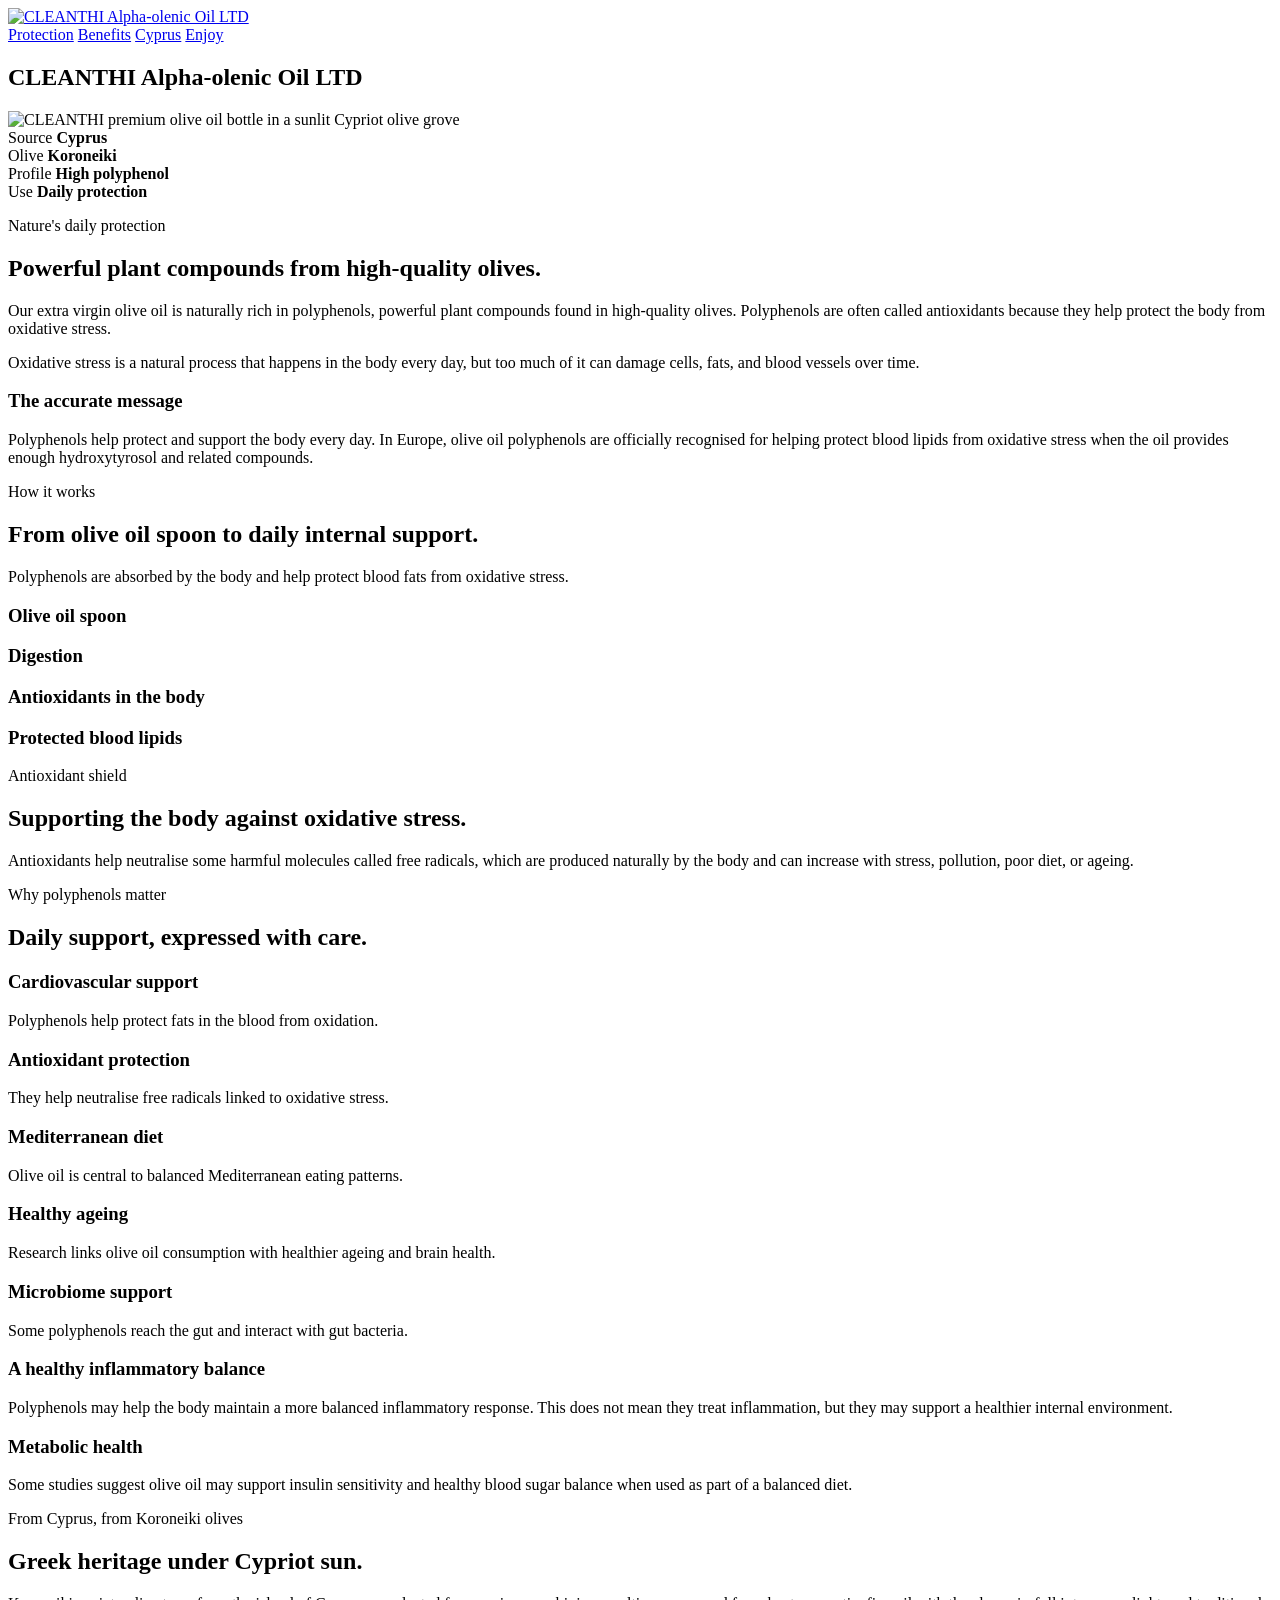
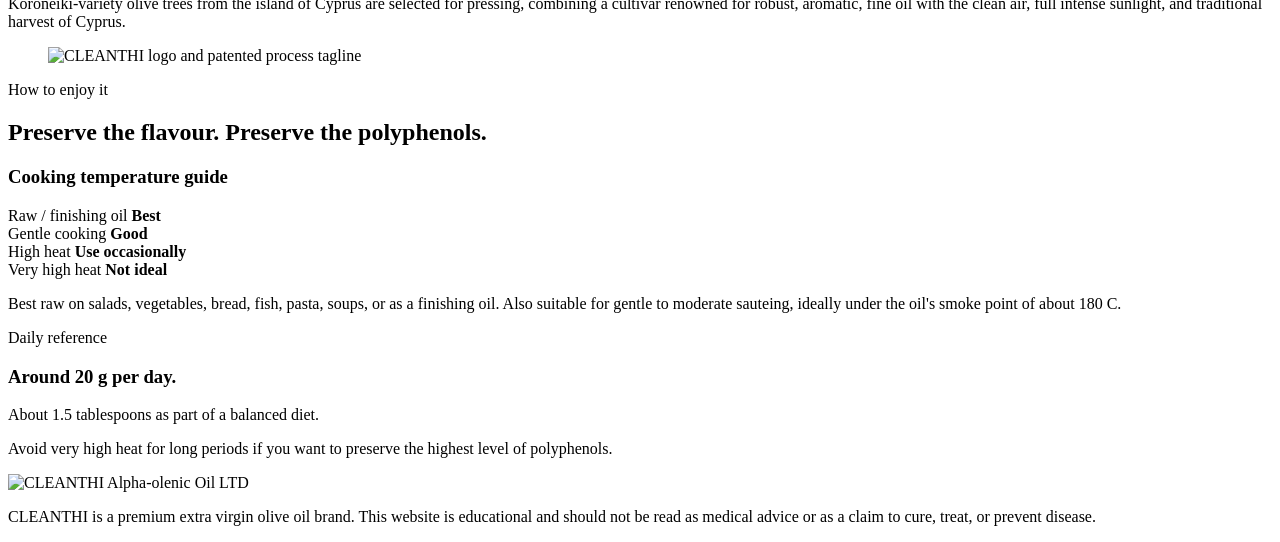
==== index.html @ 92028f59 "Rename CLEANTHI Alpha-olenic Oil LTD _ Premium High-Polyphenol Olive Oil.html to index.html" ====
<!DOCTYPE html>
<!-- saved from url=(0070)file:///Users/stefanbriggs/Documents/Cleanthi%20Olive%20Oil/index.html -->
<html lang="en"><head><meta http-equiv="Content-Type" content="text/html; charset=UTF-8">
    
    <meta name="viewport" content="width=device-width, initial-scale=1">
    <meta name="description" content="CLEANTHI Alpha-olenic Oil LTD is a premium Cypriot extra virgin olive oil brand rich in natural polyphenols for daily protection.">
    <title>CLEANTHI Alpha-olenic Oil LTD | Premium High-Polyphenol Olive Oil</title>
    <link rel="stylesheet" href="file:///Users/stefanbriggs/Documents/Cleanthi%20Olive%20Oil/styles.css">
  </head>
  <body>
    <header class="site-header" aria-label="Primary navigation">
      <a class="brand" href="file:///Users/stefanbriggs/Documents/Cleanthi%20Olive%20Oil/index.html#top" aria-label="CLEANTHI home">
        <img src="file:///Users/stefanbriggs/Documents/Cleanthi%20Olive%20Oil/assets/cleanthi-logo.png" alt="CLEANTHI Alpha-olenic Oil LTD">
      </a>
      <nav>
        <a href="file:///Users/stefanbriggs/Documents/Cleanthi%20Olive%20Oil/index.html#protection">Protection</a>
        <a href="file:///Users/stefanbriggs/Documents/Cleanthi%20Olive%20Oil/index.html#benefits">Benefits</a>
        <a href="file:///Users/stefanbriggs/Documents/Cleanthi%20Olive%20Oil/index.html#origin">Cyprus</a>
        <a href="file:///Users/stefanbriggs/Documents/Cleanthi%20Olive%20Oil/index.html#enjoy">Enjoy</a>
      </nav>
    </header>

    <main id="top">
      <section class="hero" aria-labelledby="hero-title">
        <h1 id="hero-title">CLEANTHI Alpha-olenic Oil LTD</h1>
        <img class="hero-image" src="file:///Users/stefanbriggs/Documents/Cleanthi%20Olive%20Oil/assets/cleanthi-hero.png" alt="CLEANTHI premium olive oil bottle in a sunlit Cypriot olive grove">
      </section>

      <section class="statement-band" aria-label="Product promise">
        <div>
          <span>Source</span>
          <strong>Cyprus</strong>
        </div>
        <div>
          <span>Olive</span>
          <strong>Koroneiki</strong>
        </div>
        <div>
          <span>Profile</span>
          <strong>High polyphenol</strong>
        </div>
        <div>
          <span>Use</span>
          <strong>Daily protection</strong>
        </div>
      </section>

      <section class="protection-section" id="protection">
        <div class="section-heading">
          <p class="kicker">Nature's daily protection</p>
          <h2>Powerful plant compounds from high-quality olives.</h2>
        </div>
        <div class="two-column">
          <div>
            <p>
              Our extra virgin olive oil is naturally rich in polyphenols, powerful plant compounds
              found in high-quality olives. Polyphenols are often called antioxidants because they
              help protect the body from oxidative stress.
            </p>
            <p>
              Oxidative stress is a natural process that happens in the body every day, but too
              much of it can damage cells, fats, and blood vessels over time.
            </p>
          </div>
          <div class="claim-panel">
            <h3>The accurate message</h3>
            <p>
              Polyphenols help protect and support the body every day. In Europe, olive oil
              polyphenols are officially recognised for helping protect blood lipids from oxidative
              stress when the oil provides enough hydroxytyrosol and related compounds.
            </p>
          </div>
        </div>
      </section>

      <section class="diagram-section" aria-labelledby="diagram-title">
        <div class="section-heading narrow">
          <p class="kicker">How it works</p>
          <h2 id="diagram-title">From olive oil spoon to daily internal support.</h2>
          <p>
            Polyphenols are absorbed by the body and help protect blood fats from oxidative stress.
          </p>
        </div>
        <div class="flow" aria-label="How polyphenols work in the body">
          <article>
            <span class="flow-icon spoon" aria-hidden="true"></span>
            <h3>Olive oil spoon</h3>
          </article>
          <article>
            <span class="flow-icon digestion" aria-hidden="true"></span>
            <h3>Digestion</h3>
          </article>
          <article>
            <span class="flow-icon spark" aria-hidden="true"></span>
            <h3>Antioxidants in the body</h3>
          </article>
          <article>
            <span class="flow-icon heart" aria-hidden="true"></span>
            <h3>Protected blood lipids</h3>
          </article>
        </div>
      </section>

      <section class="shield-section">
        <div class="shield-graphic" aria-hidden="true">
          <div class="shield">
            <span class="cell one"></span>
            <span class="cell two"></span>
            <span class="cell three"></span>
          </div>
          <span class="stress s1"></span>
          <span class="stress s2"></span>
          <span class="stress s3"></span>
        </div>
        <div>
          <p class="kicker">Antioxidant shield</p>
          <h2>Supporting the body against oxidative stress.</h2>
          <p>
            Antioxidants help neutralise some harmful molecules called free radicals, which are
            produced naturally by the body and can increase with stress, pollution, poor diet, or
            ageing.
          </p>
        </div>
      </section>

      <section class="benefits-section" id="benefits">
        <div class="section-heading">
          <p class="kicker">Why polyphenols matter</p>
          <h2>Daily support, expressed with care.</h2>
        </div>
        <div class="benefit-row">
          <article>
            <span class="benefit-icon heart-icon" aria-hidden="true"></span>
            <h3>Cardiovascular support</h3>
            <p>Polyphenols help protect fats in the blood from oxidation.</p>
          </article>
          <article>
            <span class="benefit-icon shield-icon" aria-hidden="true"></span>
            <h3>Antioxidant protection</h3>
            <p>They help neutralise free radicals linked to oxidative stress.</p>
          </article>
          <article>
            <span class="benefit-icon leaf-icon" aria-hidden="true"></span>
            <h3>Mediterranean diet</h3>
            <p>Olive oil is central to balanced Mediterranean eating patterns.</p>
          </article>
          <article>
            <span class="benefit-icon brain-icon" aria-hidden="true"></span>
            <h3>Healthy ageing</h3>
            <p>Research links olive oil consumption with healthier ageing and brain health.</p>
          </article>
          <article>
            <span class="benefit-icon gut-icon" aria-hidden="true"></span>
            <h3>Microbiome support</h3>
            <p>Some polyphenols reach the gut and interact with gut bacteria.</p>
          </article>
        </div>
        <div class="benefit-detail">
          <article>
            <h3>A healthy inflammatory balance</h3>
            <p>
              Polyphenols may help the body maintain a more balanced inflammatory response. This
              does not mean they treat inflammation, but they may support a healthier internal
              environment.
            </p>
          </article>
          <article>
            <h3>Metabolic health</h3>
            <p>
              Some studies suggest olive oil may support insulin sensitivity and healthy blood sugar
              balance when used as part of a balanced diet.
            </p>
          </article>
        </div>
      </section>

      <section class="origin-section" id="origin">
        <div>
          <p class="kicker">From Cyprus, from Koroneiki olives</p>
          <h2>Greek heritage under Cypriot sun.</h2>
          <p>
            Koroneiki-variety olive trees from the island of Cyprus are selected for pressing,
            combining a cultivar renowned for robust, aromatic, fine oil with the clean air, full
            intense sunlight, and traditional harvest of Cyprus.
          </p>
        </div>
        <figure>
          <img src="file:///Users/stefanbriggs/Documents/Cleanthi%20Olive%20Oil/assets/cleanthi-logo.png" alt="CLEANTHI logo and patented process tagline">
        </figure>
      </section>

      <section class="enjoy-section" id="enjoy">
        <div class="section-heading">
          <p class="kicker">How to enjoy it</p>
          <h2>Preserve the flavour. Preserve the polyphenols.</h2>
        </div>
        <div class="enjoy-grid">
          <div class="temperature-guide">
            <h3>Cooking temperature guide</h3>
            <div class="thermometer" aria-label="Cooking temperature guide">
              <div class="temp best">
                <span>Raw / finishing oil</span>
                <strong>Best</strong>
              </div>
              <div class="temp good">
                <span>Gentle cooking</span>
                <strong>Good</strong>
              </div>
              <div class="temp occasional">
                <span>High heat</span>
                <strong>Use occasionally</strong>
              </div>
              <div class="temp avoid">
                <span>Very high heat</span>
                <strong>Not ideal</strong>
              </div>
            </div>
            <p>
              Best raw on salads, vegetables, bread, fish, pasta, soups, or as a finishing oil.
              Also suitable for gentle to moderate sauteing, ideally under the oil's smoke point of
              about 180 C.
            </p>
          </div>
          <div class="daily-serving">
            <div class="tablespoon" aria-hidden="true"></div>
            <p class="kicker">Daily reference</p>
            <h3>Around 20 g per day.</h3>
            <p>About 1.5 tablespoons as part of a balanced diet.</p>
            <p class="small-note">
              Avoid very high heat for long periods if you want to preserve the highest level of
              polyphenols.
            </p>
          </div>
        </div>
      </section>
    </main>

    <footer>
      <img src="file:///Users/stefanbriggs/Documents/Cleanthi%20Olive%20Oil/assets/cleanthi-logo.png" alt="CLEANTHI Alpha-olenic Oil LTD">
      <p>
        CLEANTHI is a premium extra virgin olive oil brand. This website is educational and should
        not be read as medical advice or as a claim to cure, treat, or prevent disease.
      </p>
    </footer>
  

</body></html>
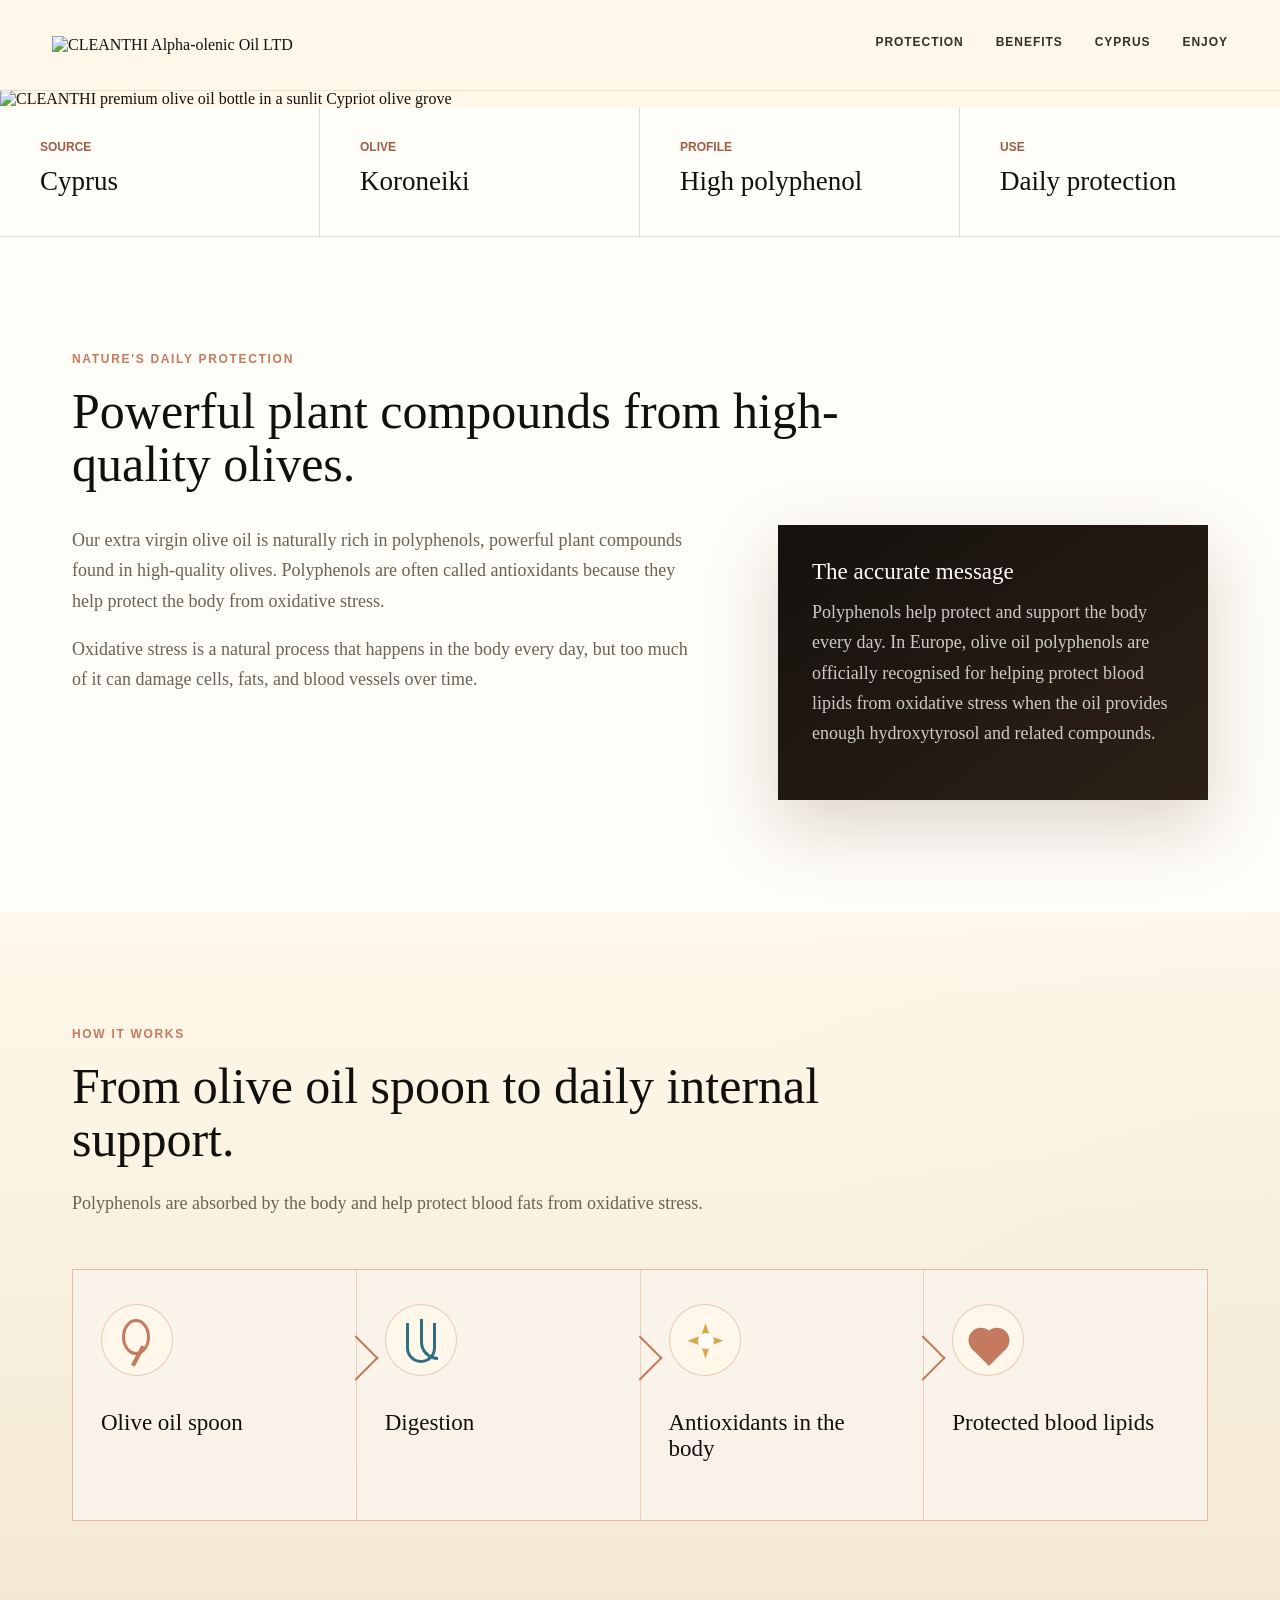
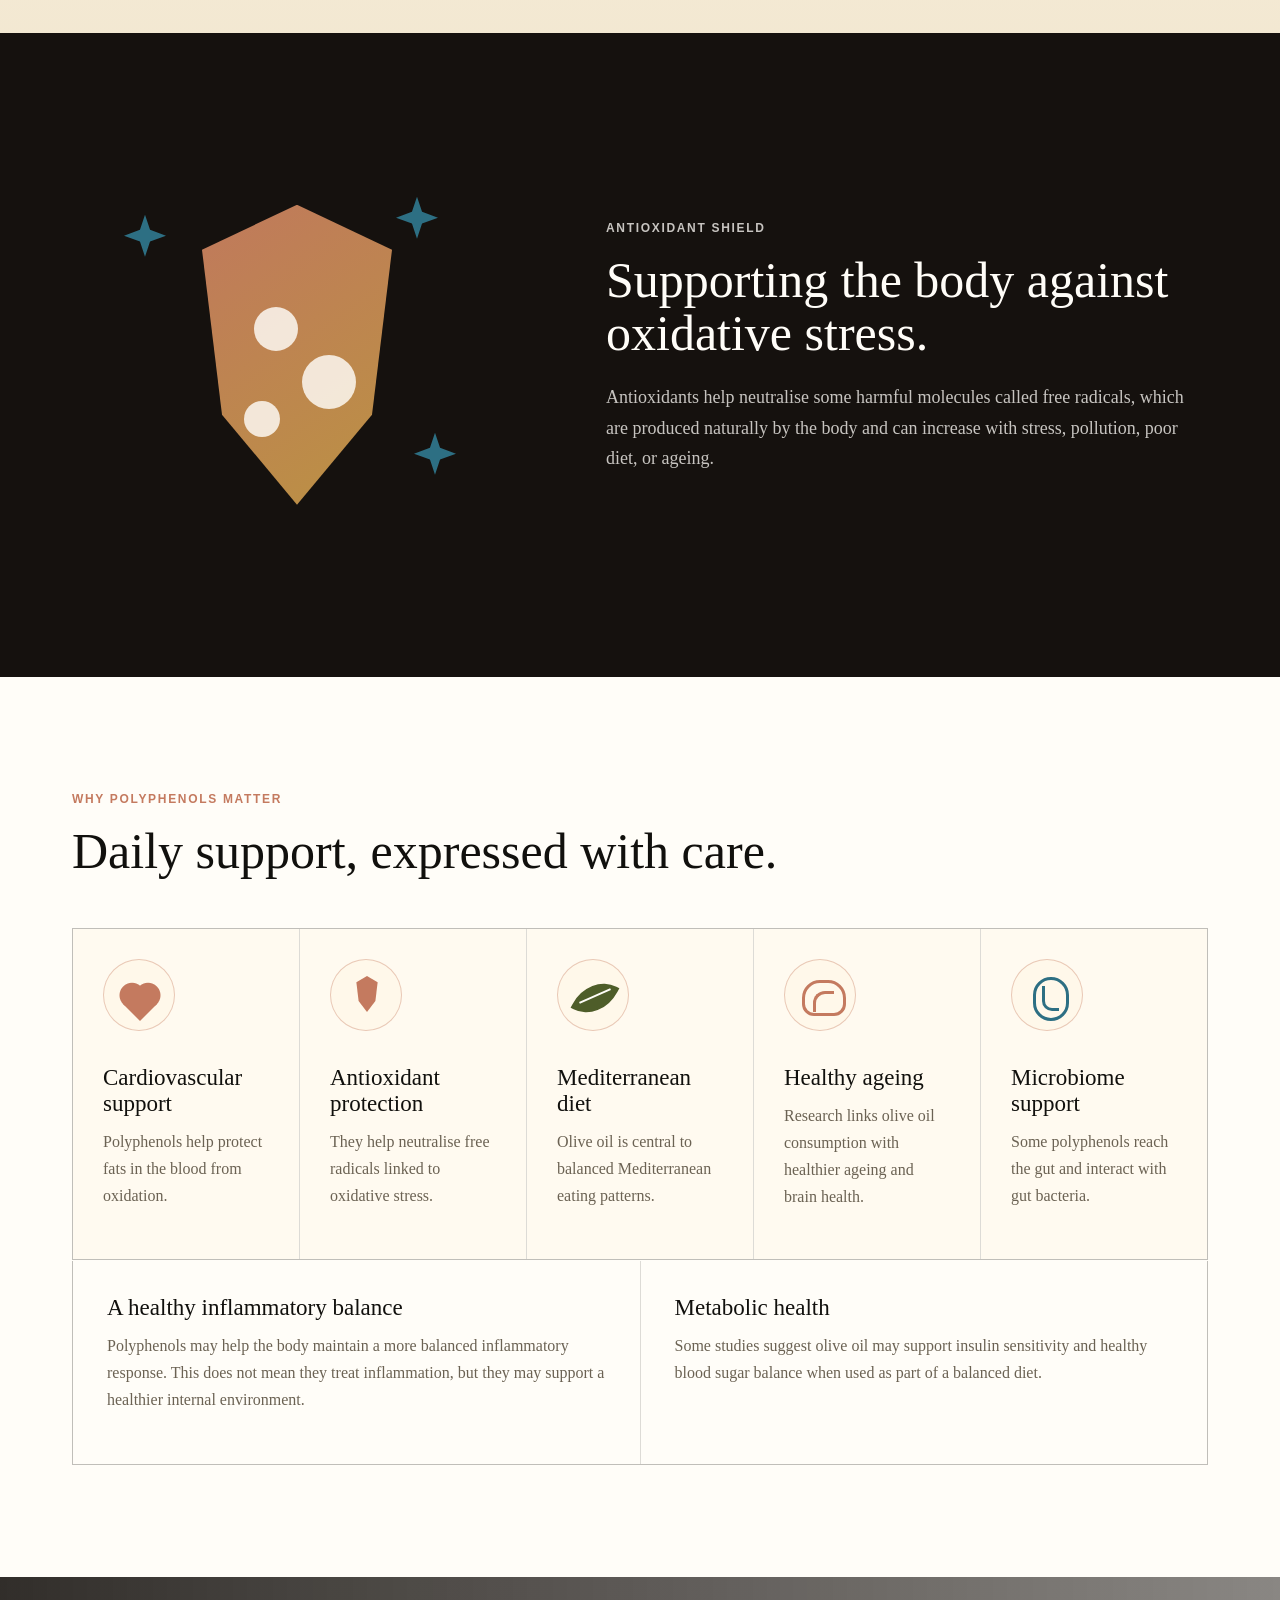
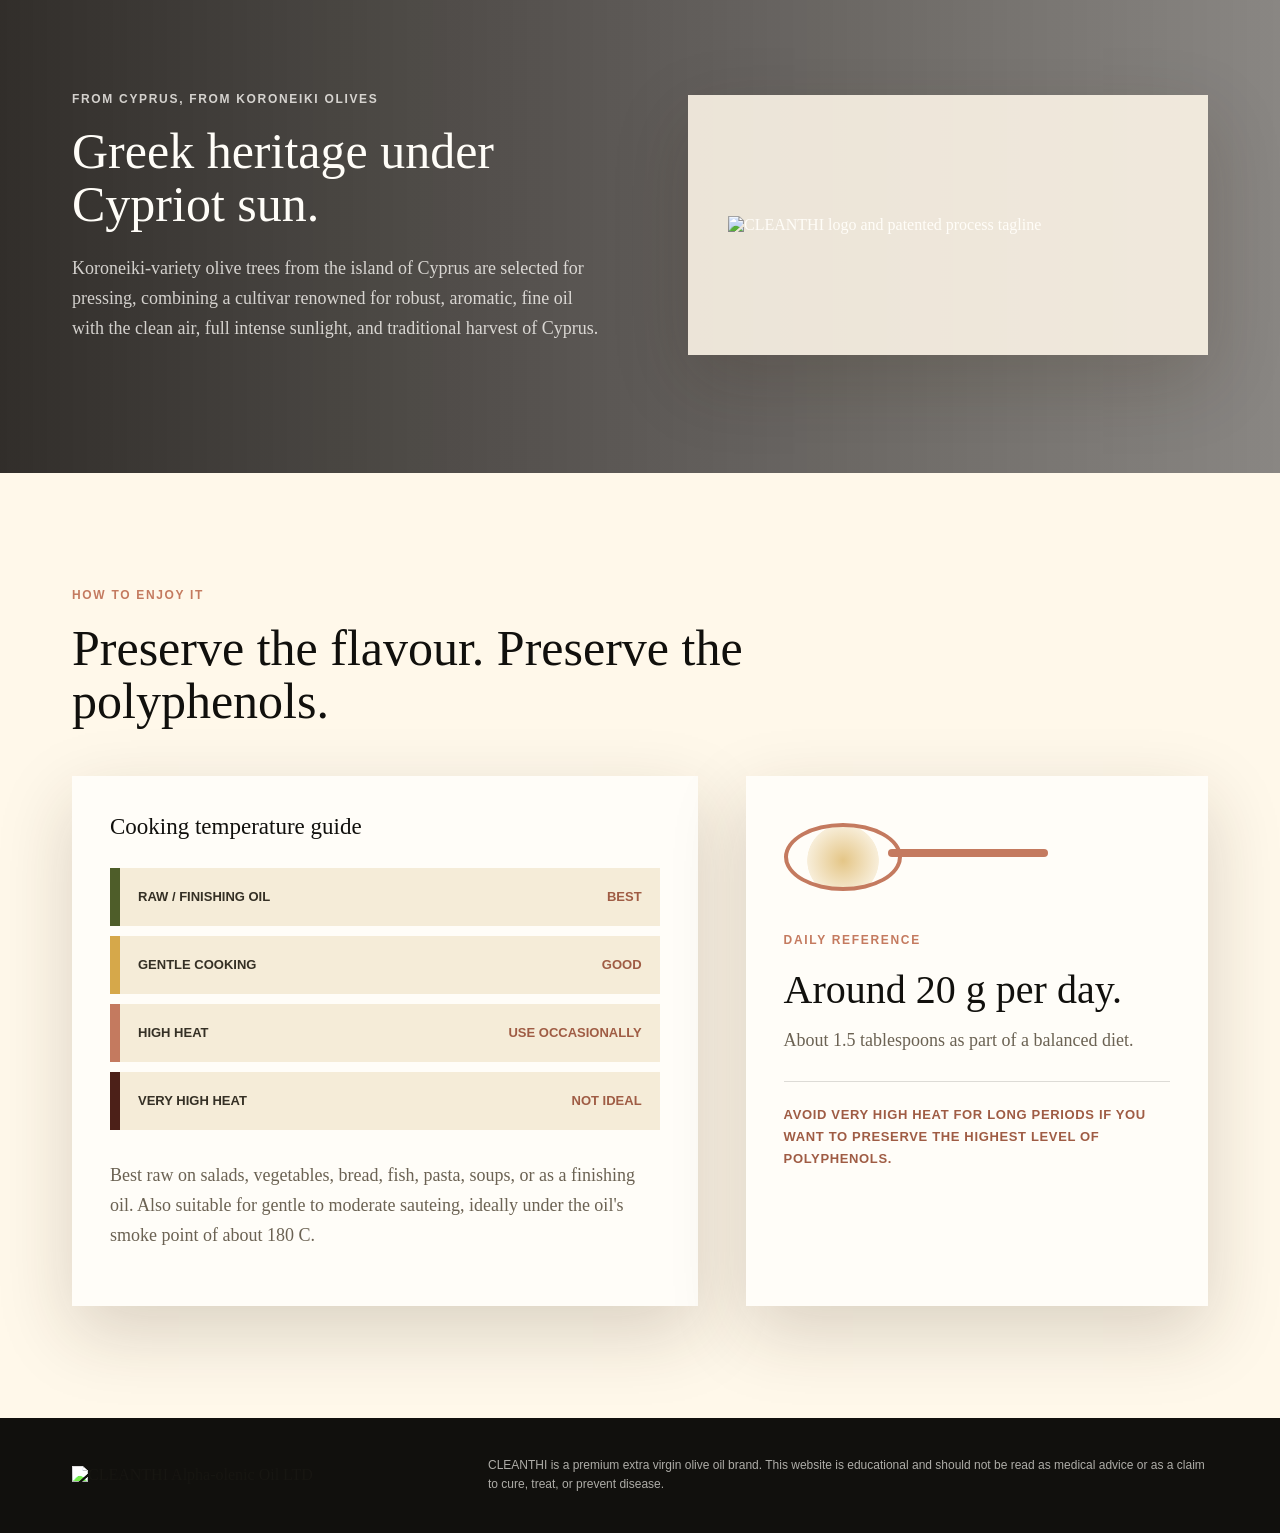
==== commit 2a9b7d3b: "Link stylesheet in index.html Added a link to the stylesheet for styling." ====
--- a/index.html
+++ b/index.html
@@ -1,6 +1,7 @@
 <!DOCTYPE html>
 <!-- saved from url=(0070)file:///Users/stefanbriggs/Documents/Cleanthi%20Olive%20Oil/index.html -->
 <html lang="en"><head><meta http-equiv="Content-Type" content="text/html; charset=UTF-8">
+    <link rel="stylesheet" href="styles.css">
     
     <meta name="viewport" content="width=device-width, initial-scale=1">
     <meta name="description" content="CLEANTHI Alpha-olenic Oil LTD is a premium Cypriot extra virgin olive oil brand rich in natural polyphenols for daily protection.">
--- a/styles.css
+++ b/styles.css
@@ -0,0 +1,743 @@
+:root {
+  --ink: #11100d;
+  --soft-ink: #353025;
+  --copper: #c47a5f;
+  --copper-deep: #9f5c44;
+  --gold: #d6a84a;
+  --cream: #fff8ea;
+  --sand: #eee0c3;
+  --white: #fffdf8;
+  --olive: #4e5d29;
+  --aegean: #2d6f83;
+  --line: rgba(17, 16, 13, 0.14);
+  --shadow: 0 26px 70px rgba(49, 35, 16, 0.18);
+}
+
+* {
+  box-sizing: border-box;
+}
+
+html {
+  scroll-behavior: smooth;
+}
+
+body {
+  margin: 0;
+  background: var(--white);
+  color: var(--ink);
+  font-family: Georgia, "Times New Roman", serif;
+}
+
+body::selection {
+  background: rgba(196, 122, 95, 0.28);
+}
+
+a {
+  color: inherit;
+  text-decoration: none;
+}
+
+img {
+  display: block;
+  max-width: 100%;
+}
+
+.site-header {
+  position: fixed;
+  top: 0;
+  right: 0;
+  left: 0;
+  z-index: 20;
+  display: flex;
+  align-items: center;
+  justify-content: space-between;
+  min-width: 1080px;
+  padding: 18px 52px;
+  background: rgba(255, 248, 234, 0.88);
+  border-bottom: 1px solid rgba(196, 122, 95, 0.22);
+  backdrop-filter: blur(16px);
+}
+
+.brand {
+  display: inline-flex;
+  width: 310px;
+  height: 54px;
+  align-items: center;
+}
+
+.brand img {
+  width: 100%;
+  height: auto;
+}
+
+nav {
+  display: flex;
+  gap: 32px;
+  color: var(--soft-ink);
+  font-family: Arial, sans-serif;
+  font-size: 12px;
+  font-weight: 700;
+  letter-spacing: 0.08em;
+  text-transform: uppercase;
+}
+
+nav a {
+  border-bottom: 1px solid transparent;
+  padding-bottom: 5px;
+}
+
+nav a:hover {
+  border-color: var(--copper);
+  color: var(--copper-deep);
+}
+
+.hero {
+  position: relative;
+  min-width: 1080px;
+  overflow: hidden;
+  padding-top: 90px;
+  background: var(--cream);
+}
+
+.hero h1 {
+  position: absolute;
+  width: 1px;
+  height: 1px;
+  overflow: hidden;
+  clip: rect(0 0 0 0);
+  white-space: nowrap;
+}
+
+.hero-image {
+  width: 100%;
+  height: auto;
+}
+
+.kicker {
+  margin: 0 0 16px;
+  color: var(--copper);
+  font-family: Arial, sans-serif;
+  font-size: 12px;
+  font-weight: 800;
+  letter-spacing: 0.14em;
+  text-transform: uppercase;
+}
+
+h1,
+h2,
+h3,
+p {
+  margin-top: 0;
+}
+
+h1 {
+  margin-bottom: 18px;
+  font-size: 74px;
+  font-weight: 500;
+  line-height: 0.95;
+}
+
+h2 {
+  max-width: 880px;
+  margin-bottom: 22px;
+  font-size: 50px;
+  font-weight: 500;
+  line-height: 1.06;
+}
+
+h3 {
+  margin-bottom: 12px;
+  font-size: 23px;
+  font-weight: 500;
+}
+
+p {
+  color: #6b6253;
+  font-size: 18px;
+  line-height: 1.68;
+}
+
+.statement-band {
+  display: grid;
+  min-width: 1080px;
+  grid-template-columns: repeat(4, 1fr);
+  border-bottom: 1px solid var(--line);
+  background: var(--white);
+}
+
+.statement-band div {
+  min-height: 128px;
+  padding: 32px 40px;
+  border-right: 1px solid var(--line);
+}
+
+.statement-band div:last-child {
+  border-right: 0;
+}
+
+.statement-band span {
+  display: block;
+  margin-bottom: 12px;
+  color: var(--copper-deep);
+  font-family: Arial, sans-serif;
+  font-size: 12px;
+  font-weight: 700;
+  text-transform: uppercase;
+}
+
+.statement-band strong {
+  font-size: 27px;
+  font-weight: 500;
+}
+
+.protection-section,
+.diagram-section,
+.benefits-section,
+.enjoy-section {
+  min-width: 1080px;
+  padding: 112px 72px;
+}
+
+.section-heading {
+  max-width: 960px;
+}
+
+.section-heading.narrow {
+  max-width: 780px;
+}
+
+.two-column {
+  display: grid;
+  grid-template-columns: minmax(0, 1fr) 430px;
+  gap: 72px;
+  margin-top: 34px;
+  align-items: start;
+}
+
+.claim-panel {
+  padding: 34px;
+  background: linear-gradient(145deg, #15110e, #2d2116);
+  box-shadow: var(--shadow);
+  color: var(--white);
+}
+
+.claim-panel p {
+  color: rgba(255, 253, 248, 0.78);
+}
+
+.diagram-section {
+  background:
+    linear-gradient(180deg, rgba(255, 248, 234, 0.96), rgba(238, 224, 195, 0.72)),
+    radial-gradient(circle at top right, rgba(45, 111, 131, 0.18), transparent 36%);
+}
+
+.flow {
+  display: grid;
+  grid-template-columns: repeat(4, 1fr);
+  gap: 1px;
+  margin-top: 50px;
+  background: rgba(196, 122, 95, 0.26);
+  border: 1px solid rgba(196, 122, 95, 0.26);
+}
+
+.flow article {
+  position: relative;
+  min-height: 250px;
+  padding: 34px 28px;
+  background: rgba(255, 253, 248, 0.78);
+}
+
+.flow article:not(:last-child)::after {
+  position: absolute;
+  top: 72px;
+  right: -16px;
+  z-index: 2;
+  width: 30px;
+  height: 30px;
+  border-top: 2px solid var(--copper);
+  border-right: 2px solid var(--copper);
+  content: "";
+  transform: rotate(45deg);
+}
+
+.flow-icon,
+.benefit-icon {
+  position: relative;
+  display: block;
+  width: 72px;
+  height: 72px;
+  margin-bottom: 34px;
+  border: 1px solid rgba(196, 122, 95, 0.38);
+  border-radius: 50%;
+  background: #fff8ea;
+}
+
+.flow-icon::before,
+.flow-icon::after,
+.benefit-icon::before,
+.benefit-icon::after {
+  position: absolute;
+  content: "";
+}
+
+.spoon::before {
+  top: 14px;
+  left: 20px;
+  width: 22px;
+  height: 30px;
+  border: 3px solid var(--copper);
+  border-radius: 50%;
+}
+
+.spoon::after {
+  top: 40px;
+  left: 34px;
+  width: 4px;
+  height: 22px;
+  background: var(--copper);
+  transform: rotate(28deg);
+}
+
+.digestion::before {
+  inset: 18px 20px 12px 20px;
+  border: 3px solid var(--aegean);
+  border-top: 0;
+  border-radius: 0 0 24px 24px;
+}
+
+.digestion::after {
+  top: 14px;
+  left: 34px;
+  width: 15px;
+  height: 38px;
+  border-left: 3px solid var(--aegean);
+  border-bottom: 3px solid var(--aegean);
+  border-radius: 0 0 0 18px;
+}
+
+.spark::before {
+  top: 18px;
+  left: 18px;
+  width: 36px;
+  height: 36px;
+  background: var(--gold);
+  clip-path: polygon(50% 0, 62% 36%, 100% 50%, 62% 64%, 50% 100%, 38% 64%, 0 50%, 38% 36%);
+}
+
+.spark::after {
+  top: 28px;
+  left: 28px;
+  width: 16px;
+  height: 16px;
+  border-radius: 50%;
+  background: var(--white);
+}
+
+.heart::before,
+.heart-icon::before {
+  top: 32px;
+  left: 24px;
+  width: 24px;
+  height: 24px;
+  background: var(--copper);
+  transform: rotate(45deg);
+}
+
+.heart::after,
+.heart-icon::after {
+  top: 18px;
+  left: 15px;
+  width: 42px;
+  height: 32px;
+  background:
+    radial-gradient(circle at 31% 54%, var(--copper) 0 12px, transparent 13px),
+    radial-gradient(circle at 69% 54%, var(--copper) 0 12px, transparent 13px);
+}
+
+.shield-section {
+  display: grid;
+  min-width: 1080px;
+  grid-template-columns: 450px 1fr;
+  gap: 84px;
+  align-items: center;
+  padding: 112px 72px;
+  background: #15110e;
+  color: var(--white);
+}
+
+.shield-section p {
+  color: rgba(255, 253, 248, 0.76);
+}
+
+.shield-graphic {
+  position: relative;
+  display: grid;
+  min-height: 420px;
+  place-items: center;
+}
+
+.shield {
+  position: relative;
+  width: 250px;
+  height: 300px;
+  background: linear-gradient(145deg, rgba(196, 122, 95, 0.98), rgba(214, 168, 74, 0.86));
+  clip-path: polygon(50% 0, 88% 15%, 80% 70%, 50% 100%, 20% 70%, 12% 15%);
+  box-shadow: 0 24px 80px rgba(214, 168, 74, 0.22);
+}
+
+.cell {
+  position: absolute;
+  display: block;
+  border-radius: 50%;
+  background: rgba(255, 253, 248, 0.82);
+}
+
+.cell.one {
+  top: 102px;
+  left: 82px;
+  width: 44px;
+  height: 44px;
+}
+
+.cell.two {
+  top: 150px;
+  left: 130px;
+  width: 54px;
+  height: 54px;
+}
+
+.cell.three {
+  top: 196px;
+  left: 72px;
+  width: 36px;
+  height: 36px;
+}
+
+.stress {
+  position: absolute;
+  width: 42px;
+  height: 42px;
+  background: var(--aegean);
+  clip-path: polygon(50% 0, 62% 36%, 100% 50%, 62% 64%, 50% 100%, 38% 64%, 0 50%, 38% 36%);
+}
+
+.s1 {
+  top: 70px;
+  left: 52px;
+}
+
+.s2 {
+  right: 66px;
+  bottom: 90px;
+}
+
+.s3 {
+  top: 52px;
+  right: 84px;
+}
+
+.benefit-section {
+  background: var(--white);
+}
+
+.benefit-row {
+  display: grid;
+  grid-template-columns: repeat(5, 1fr);
+  gap: 1px;
+  margin-top: 50px;
+  background: var(--line);
+  border: 1px solid var(--line);
+}
+
+.benefit-row article {
+  min-height: 330px;
+  padding: 30px;
+  background: #fffaf0;
+}
+
+.benefit-row p,
+.benefit-detail p {
+  font-size: 16px;
+}
+
+.shield-icon::before {
+  top: 16px;
+  left: 22px;
+  width: 28px;
+  height: 36px;
+  background: var(--copper);
+  clip-path: polygon(50% 0, 88% 18%, 80% 70%, 50% 100%, 20% 70%, 12% 18%);
+}
+
+.leaf-icon::before {
+  top: 18px;
+  left: 20px;
+  width: 34px;
+  height: 40px;
+  border-radius: 90% 0 90% 0;
+  background: var(--olive);
+  transform: rotate(28deg);
+}
+
+.leaf-icon::after {
+  top: 35px;
+  left: 20px;
+  width: 34px;
+  height: 2px;
+  background: var(--white);
+  transform: rotate(-24deg);
+}
+
+.brain-icon::before {
+  top: 20px;
+  left: 17px;
+  width: 38px;
+  height: 30px;
+  border: 3px solid var(--copper);
+  border-radius: 18px 18px 12px 12px;
+}
+
+.brain-icon::after {
+  top: 31px;
+  left: 28px;
+  width: 18px;
+  height: 18px;
+  border-top: 3px solid var(--copper);
+  border-left: 3px solid var(--copper);
+  border-radius: 12px 0 0 0;
+}
+
+.gut-icon::before {
+  top: 17px;
+  left: 21px;
+  width: 30px;
+  height: 38px;
+  border: 3px solid var(--aegean);
+  border-radius: 18px;
+}
+
+.gut-icon::after {
+  top: 26px;
+  left: 30px;
+  width: 14px;
+  height: 22px;
+  border-left: 3px solid var(--aegean);
+  border-bottom: 3px solid var(--aegean);
+  border-radius: 0 0 0 10px;
+}
+
+.benefit-detail {
+  display: grid;
+  grid-template-columns: 1fr 1fr;
+  gap: 1px;
+  margin-top: 1px;
+  background: var(--line);
+  border: 1px solid var(--line);
+  border-top: 0;
+}
+
+.benefit-detail article {
+  padding: 34px;
+  background: var(--white);
+}
+
+.origin-section {
+  display: grid;
+  min-width: 1080px;
+  grid-template-columns: 1fr 520px;
+  gap: 80px;
+  align-items: center;
+  padding: 112px 72px;
+  background:
+    linear-gradient(90deg, rgba(21, 17, 14, 0.88), rgba(21, 17, 14, 0.5)),
+    url("assets/cleanthi-hero.png") center / cover;
+  color: var(--white);
+}
+
+.origin-section p {
+  color: rgba(255, 253, 248, 0.78);
+}
+
+.origin-section figure {
+  display: grid;
+  min-height: 260px;
+  margin: 0;
+  place-items: center;
+  padding: 40px;
+  background: rgba(255, 248, 234, 0.88);
+  box-shadow: var(--shadow);
+}
+
+.origin-section figure img {
+  width: 100%;
+}
+
+.enjoy-section {
+  background: var(--cream);
+}
+
+.enjoy-grid {
+  display: grid;
+  grid-template-columns: 1.15fr 0.85fr;
+  gap: 48px;
+  margin-top: 48px;
+}
+
+.temperature-guide,
+.daily-serving {
+  padding: 38px;
+  background: var(--white);
+  box-shadow: var(--shadow);
+}
+
+.thermometer {
+  display: grid;
+  gap: 10px;
+  margin: 28px 0 30px;
+}
+
+.temp {
+  display: grid;
+  grid-template-columns: 1fr 170px;
+  align-items: center;
+  min-height: 58px;
+  padding: 0 18px;
+  background: #f5ecd8;
+  border-left: 10px solid var(--olive);
+}
+
+.temp.good {
+  border-color: var(--gold);
+}
+
+.temp.occasional {
+  border-color: var(--copper);
+}
+
+.temp.avoid {
+  border-color: #4c2018;
+}
+
+.temp span,
+.temp strong,
+.small-note {
+  font-family: Arial, sans-serif;
+}
+
+.temp span {
+  color: var(--soft-ink);
+  font-size: 13px;
+  font-weight: 800;
+  text-transform: uppercase;
+}
+
+.temp strong {
+  color: var(--copper-deep);
+  font-size: 13px;
+  text-align: right;
+  text-transform: uppercase;
+}
+
+.tablespoon {
+  position: relative;
+  width: 270px;
+  height: 78px;
+  margin: 0 0 38px;
+}
+
+.tablespoon::before {
+  position: absolute;
+  top: 9px;
+  left: 0;
+  width: 110px;
+  height: 60px;
+  border: 4px solid var(--copper);
+  border-radius: 55%;
+  background: radial-gradient(circle at 50% 56%, rgba(214, 168, 74, 0.65), rgba(214, 168, 74, 0.18) 55%, transparent 56%);
+  content: "";
+}
+
+.tablespoon::after {
+  position: absolute;
+  top: 35px;
+  left: 104px;
+  width: 160px;
+  height: 8px;
+  background: var(--copper);
+  border-radius: 99px;
+  content: "";
+}
+
+.daily-serving h3 {
+  font-size: 40px;
+}
+
+.small-note {
+  margin-top: 26px;
+  padding-top: 22px;
+  border-top: 1px solid var(--line);
+  color: var(--copper-deep);
+  font-size: 13px;
+  font-weight: 800;
+  letter-spacing: 0.05em;
+  text-transform: uppercase;
+}
+
+footer {
+  display: flex;
+  min-width: 1080px;
+  align-items: center;
+  justify-content: space-between;
+  gap: 46px;
+  padding: 38px 72px;
+  background: #11100d;
+}
+
+footer img {
+  width: 320px;
+  filter: brightness(1.35);
+}
+
+footer p {
+  max-width: 720px;
+  margin: 0;
+  color: rgba(255, 253, 248, 0.66);
+  font-family: Arial, sans-serif;
+  font-size: 12px;
+  line-height: 1.6;
+}
+
+@media (max-width: 1180px) {
+  .site-header,
+  .hero,
+  .statement-band,
+  .protection-section,
+  .diagram-section,
+  .shield-section,
+  .benefits-section,
+  .origin-section,
+  .enjoy-section,
+  footer {
+    min-width: 980px;
+  }
+
+  .brand {
+    width: 250px;
+  }
+
+  nav {
+    gap: 22px;
+  }
+
+  h1 {
+    font-size: 64px;
+  }
+
+  h2 {
+    font-size: 44px;
+  }
+
+  .benefit-row {
+    grid-template-columns: repeat(5, 1fr);
+  }
+}
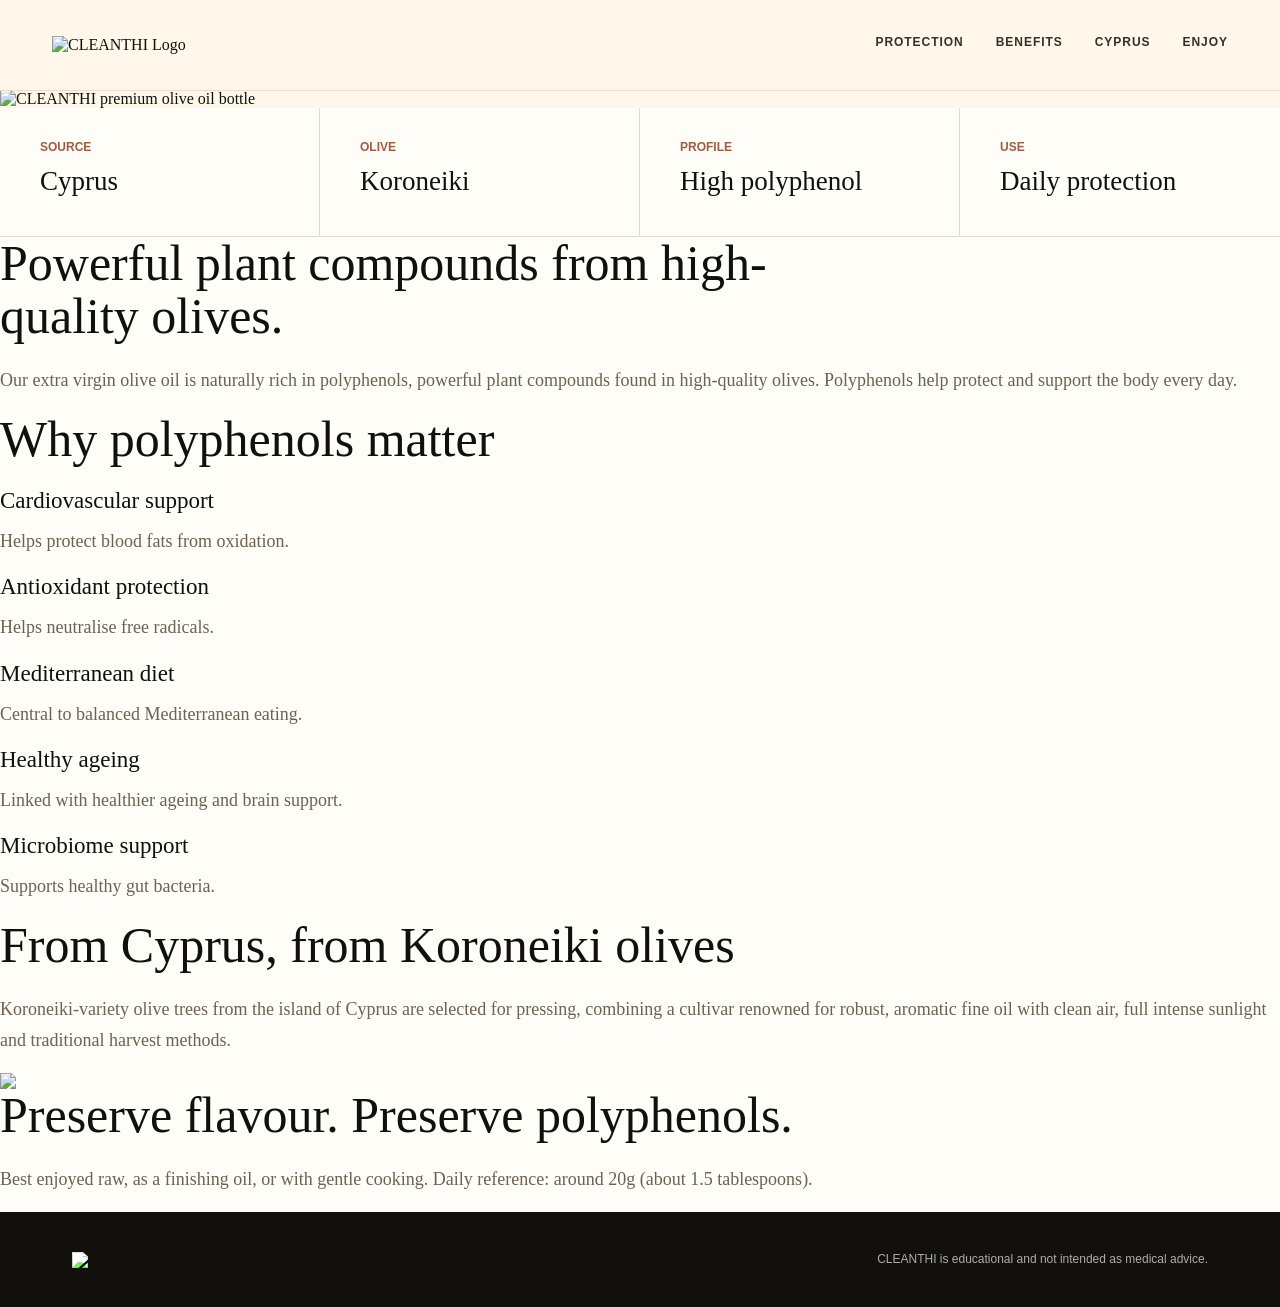
==== commit 2840067a: "Update index.html" ====
--- a/index.html
+++ b/index.html
@@ -1,248 +1,160 @@
 <!DOCTYPE html>
-<!-- saved from url=(0070)file:///Users/stefanbriggs/Documents/Cleanthi%20Olive%20Oil/index.html -->
-<html lang="en"><head><meta http-equiv="Content-Type" content="text/html; charset=UTF-8">
-    <link rel="stylesheet" href="styles.css">
-    
-    <meta name="viewport" content="width=device-width, initial-scale=1">
-    <meta name="description" content="CLEANTHI Alpha-olenic Oil LTD is a premium Cypriot extra virgin olive oil brand rich in natural polyphenols for daily protection.">
-    <title>CLEANTHI Alpha-olenic Oil LTD | Premium High-Polyphenol Olive Oil</title>
-    <link rel="stylesheet" href="file:///Users/stefanbriggs/Documents/Cleanthi%20Olive%20Oil/styles.css">
-  </head>
-  <body>
-    <header class="site-header" aria-label="Primary navigation">
-      <a class="brand" href="file:///Users/stefanbriggs/Documents/Cleanthi%20Olive%20Oil/index.html#top" aria-label="CLEANTHI home">
-        <img src="file:///Users/stefanbriggs/Documents/Cleanthi%20Olive%20Oil/assets/cleanthi-logo.png" alt="CLEANTHI Alpha-olenic Oil LTD">
-      </a>
-      <nav>
-        <a href="file:///Users/stefanbriggs/Documents/Cleanthi%20Olive%20Oil/index.html#protection">Protection</a>
-        <a href="file:///Users/stefanbriggs/Documents/Cleanthi%20Olive%20Oil/index.html#benefits">Benefits</a>
-        <a href="file:///Users/stefanbriggs/Documents/Cleanthi%20Olive%20Oil/index.html#origin">Cyprus</a>
-        <a href="file:///Users/stefanbriggs/Documents/Cleanthi%20Olive%20Oil/index.html#enjoy">Enjoy</a>
-      </nav>
-    </header>
+<html lang="en">
 
-    <main id="top">
-      <section class="hero" aria-labelledby="hero-title">
-        <h1 id="hero-title">CLEANTHI Alpha-olenic Oil LTD</h1>
-        <img class="hero-image" src="file:///Users/stefanbriggs/Documents/Cleanthi%20Olive%20Oil/assets/cleanthi-hero.png" alt="CLEANTHI premium olive oil bottle in a sunlit Cypriot olive grove">
-      </section>
+<head>
+<meta charset="UTF-8">
+<meta name="viewport" content="width=device-width, initial-scale=1">
 
-      <section class="statement-band" aria-label="Product promise">
-        <div>
-          <span>Source</span>
-          <strong>Cyprus</strong>
-        </div>
-        <div>
-          <span>Olive</span>
-          <strong>Koroneiki</strong>
-        </div>
-        <div>
-          <span>Profile</span>
-          <strong>High polyphenol</strong>
-        </div>
-        <div>
-          <span>Use</span>
-          <strong>Daily protection</strong>
-        </div>
-      </section>
+<meta name="description"
+content="CLEANTHI Alpha-olenic Oil LTD is a premium Cypriot extra virgin olive oil brand rich in natural polyphenols for daily protection.">
 
-      <section class="protection-section" id="protection">
-        <div class="section-heading">
-          <p class="kicker">Nature's daily protection</p>
-          <h2>Powerful plant compounds from high-quality olives.</h2>
-        </div>
-        <div class="two-column">
-          <div>
-            <p>
-              Our extra virgin olive oil is naturally rich in polyphenols, powerful plant compounds
-              found in high-quality olives. Polyphenols are often called antioxidants because they
-              help protect the body from oxidative stress.
-            </p>
-            <p>
-              Oxidative stress is a natural process that happens in the body every day, but too
-              much of it can damage cells, fats, and blood vessels over time.
-            </p>
-          </div>
-          <div class="claim-panel">
-            <h3>The accurate message</h3>
-            <p>
-              Polyphenols help protect and support the body every day. In Europe, olive oil
-              polyphenols are officially recognised for helping protect blood lipids from oxidative
-              stress when the oil provides enough hydroxytyrosol and related compounds.
-            </p>
-          </div>
-        </div>
-      </section>
+<title>CLEANTHI Alpha-olenic Oil LTD | Premium High-Polyphenol Olive Oil</title>
 
-      <section class="diagram-section" aria-labelledby="diagram-title">
-        <div class="section-heading narrow">
-          <p class="kicker">How it works</p>
-          <h2 id="diagram-title">From olive oil spoon to daily internal support.</h2>
-          <p>
-            Polyphenols are absorbed by the body and help protect blood fats from oxidative stress.
-          </p>
-        </div>
-        <div class="flow" aria-label="How polyphenols work in the body">
-          <article>
-            <span class="flow-icon spoon" aria-hidden="true"></span>
-            <h3>Olive oil spoon</h3>
-          </article>
-          <article>
-            <span class="flow-icon digestion" aria-hidden="true"></span>
-            <h3>Digestion</h3>
-          </article>
-          <article>
-            <span class="flow-icon spark" aria-hidden="true"></span>
-            <h3>Antioxidants in the body</h3>
-          </article>
-          <article>
-            <span class="flow-icon heart" aria-hidden="true"></span>
-            <h3>Protected blood lipids</h3>
-          </article>
-        </div>
-      </section>
+<link rel="stylesheet" href="styles.css">
 
-      <section class="shield-section">
-        <div class="shield-graphic" aria-hidden="true">
-          <div class="shield">
-            <span class="cell one"></span>
-            <span class="cell two"></span>
-            <span class="cell three"></span>
-          </div>
-          <span class="stress s1"></span>
-          <span class="stress s2"></span>
-          <span class="stress s3"></span>
-        </div>
-        <div>
-          <p class="kicker">Antioxidant shield</p>
-          <h2>Supporting the body against oxidative stress.</h2>
-          <p>
-            Antioxidants help neutralise some harmful molecules called free radicals, which are
-            produced naturally by the body and can increase with stress, pollution, poor diet, or
-            ageing.
-          </p>
-        </div>
-      </section>
+</head>
 
-      <section class="benefits-section" id="benefits">
-        <div class="section-heading">
-          <p class="kicker">Why polyphenols matter</p>
-          <h2>Daily support, expressed with care.</h2>
-        </div>
-        <div class="benefit-row">
-          <article>
-            <span class="benefit-icon heart-icon" aria-hidden="true"></span>
-            <h3>Cardiovascular support</h3>
-            <p>Polyphenols help protect fats in the blood from oxidation.</p>
-          </article>
-          <article>
-            <span class="benefit-icon shield-icon" aria-hidden="true"></span>
-            <h3>Antioxidant protection</h3>
-            <p>They help neutralise free radicals linked to oxidative stress.</p>
-          </article>
-          <article>
-            <span class="benefit-icon leaf-icon" aria-hidden="true"></span>
-            <h3>Mediterranean diet</h3>
-            <p>Olive oil is central to balanced Mediterranean eating patterns.</p>
-          </article>
-          <article>
-            <span class="benefit-icon brain-icon" aria-hidden="true"></span>
-            <h3>Healthy ageing</h3>
-            <p>Research links olive oil consumption with healthier ageing and brain health.</p>
-          </article>
-          <article>
-            <span class="benefit-icon gut-icon" aria-hidden="true"></span>
-            <h3>Microbiome support</h3>
-            <p>Some polyphenols reach the gut and interact with gut bacteria.</p>
-          </article>
-        </div>
-        <div class="benefit-detail">
-          <article>
-            <h3>A healthy inflammatory balance</h3>
-            <p>
-              Polyphenols may help the body maintain a more balanced inflammatory response. This
-              does not mean they treat inflammation, but they may support a healthier internal
-              environment.
-            </p>
-          </article>
-          <article>
-            <h3>Metabolic health</h3>
-            <p>
-              Some studies suggest olive oil may support insulin sensitivity and healthy blood sugar
-              balance when used as part of a balanced diet.
-            </p>
-          </article>
-        </div>
-      </section>
+<body>
 
-      <section class="origin-section" id="origin">
-        <div>
-          <p class="kicker">From Cyprus, from Koroneiki olives</p>
-          <h2>Greek heritage under Cypriot sun.</h2>
-          <p>
-            Koroneiki-variety olive trees from the island of Cyprus are selected for pressing,
-            combining a cultivar renowned for robust, aromatic, fine oil with the clean air, full
-            intense sunlight, and traditional harvest of Cyprus.
-          </p>
-        </div>
-        <figure>
-          <img src="file:///Users/stefanbriggs/Documents/Cleanthi%20Olive%20Oil/assets/cleanthi-logo.png" alt="CLEANTHI logo and patented process tagline">
-        </figure>
-      </section>
+<header class="site-header">
 
-      <section class="enjoy-section" id="enjoy">
-        <div class="section-heading">
-          <p class="kicker">How to enjoy it</p>
-          <h2>Preserve the flavour. Preserve the polyphenols.</h2>
-        </div>
-        <div class="enjoy-grid">
-          <div class="temperature-guide">
-            <h3>Cooking temperature guide</h3>
-            <div class="thermometer" aria-label="Cooking temperature guide">
-              <div class="temp best">
-                <span>Raw / finishing oil</span>
-                <strong>Best</strong>
-              </div>
-              <div class="temp good">
-                <span>Gentle cooking</span>
-                <strong>Good</strong>
-              </div>
-              <div class="temp occasional">
-                <span>High heat</span>
-                <strong>Use occasionally</strong>
-              </div>
-              <div class="temp avoid">
-                <span>Very high heat</span>
-                <strong>Not ideal</strong>
-              </div>
-            </div>
-            <p>
-              Best raw on salads, vegetables, bread, fish, pasta, soups, or as a finishing oil.
-              Also suitable for gentle to moderate sauteing, ideally under the oil's smoke point of
-              about 180 C.
-            </p>
-          </div>
-          <div class="daily-serving">
-            <div class="tablespoon" aria-hidden="true"></div>
-            <p class="kicker">Daily reference</p>
-            <h3>Around 20 g per day.</h3>
-            <p>About 1.5 tablespoons as part of a balanced diet.</p>
-            <p class="small-note">
-              Avoid very high heat for long periods if you want to preserve the highest level of
-              polyphenols.
-            </p>
-          </div>
-        </div>
-      </section>
-    </main>
+<a class="brand" href="#top">
 
-    <footer>
-      <img src="file:///Users/stefanbriggs/Documents/Cleanthi%20Olive%20Oil/assets/cleanthi-logo.png" alt="CLEANTHI Alpha-olenic Oil LTD">
-      <p>
-        CLEANTHI is a premium extra virgin olive oil brand. This website is educational and should
-        not be read as medical advice or as a claim to cure, treat, or prevent disease.
-      </p>
-    </footer>
-  
+<img src="assets/cleanthi-logo.png" alt="CLEANTHI Logo">
 
-</body></html>
+</a>
+
+<nav>
+<a href="#protection">Protection</a>
+<a href="#benefits">Benefits</a>
+<a href="#origin">Cyprus</a>
+<a href="#enjoy">Enjoy</a>
+</nav>
+
+</header>
+
+<main id="top">
+
+<section class="hero">
+
+<h1>CLEANTHI Alpha-olenic Oil LTD</h1>
+
+<img class="hero-image"
+src="assets/cleanthi-hero.png"
+alt="CLEANTHI premium olive oil bottle">
+
+</section>
+
+<section class="statement-band">
+
+<div>
+<span>Source</span>
+<strong>Cyprus</strong>
+</div>
+
+<div>
+<span>Olive</span>
+<strong>Koroneiki</strong>
+</div>
+
+<div>
+<span>Profile</span>
+<strong>High polyphenol</strong>
+</div>
+
+<div>
+<span>Use</span>
+<strong>Daily protection</strong>
+</div>
+
+</section>
+
+<section id="protection">
+
+<h2>Powerful plant compounds from high-quality olives.</h2>
+
+<p>
+
+Our extra virgin olive oil is naturally rich in polyphenols,
+powerful plant compounds found in high-quality olives.
+
+Polyphenols help protect and support the body every day.
+
+</p>
+
+</section>
+
+<section id="benefits">
+
+<h2>Why polyphenols matter</h2>
+
+<div>
+
+<h3>Cardiovascular support</h3>
+<p>Helps protect blood fats from oxidation.</p>
+
+<h3>Antioxidant protection</h3>
+<p>Helps neutralise free radicals.</p>
+
+<h3>Mediterranean diet</h3>
+<p>Central to balanced Mediterranean eating.</p>
+
+<h3>Healthy ageing</h3>
+<p>Linked with healthier ageing and brain support.</p>
+
+<h3>Microbiome support</h3>
+<p>Supports healthy gut bacteria.</p>
+
+</div>
+
+</section>
+
+<section id="origin">
+
+<h2>From Cyprus, from Koroneiki olives</h2>
+
+<p>
+
+Koroneiki-variety olive trees from the island of Cyprus
+are selected for pressing, combining a cultivar renowned
+for robust, aromatic fine oil with clean air,
+full intense sunlight and traditional harvest methods.
+
+</p>
+
+<img src="assets/cleanthi-logo.png">
+
+</section>
+
+<section id="enjoy">
+
+<h2>Preserve flavour. Preserve polyphenols.</h2>
+
+<p>
+
+Best enjoyed raw, as a finishing oil,
+or with gentle cooking.
+
+Daily reference:
+around 20g (about 1.5 tablespoons).
+
+</p>
+
+</section>
+
+</main>
+
+<footer>
+
+<img src="assets/cleanthi-logo.png">
+
+<p>
+
+CLEANTHI is educational and not intended as medical advice.
+
+</p>
+
+</footer>
+
+</body>
+</html>
